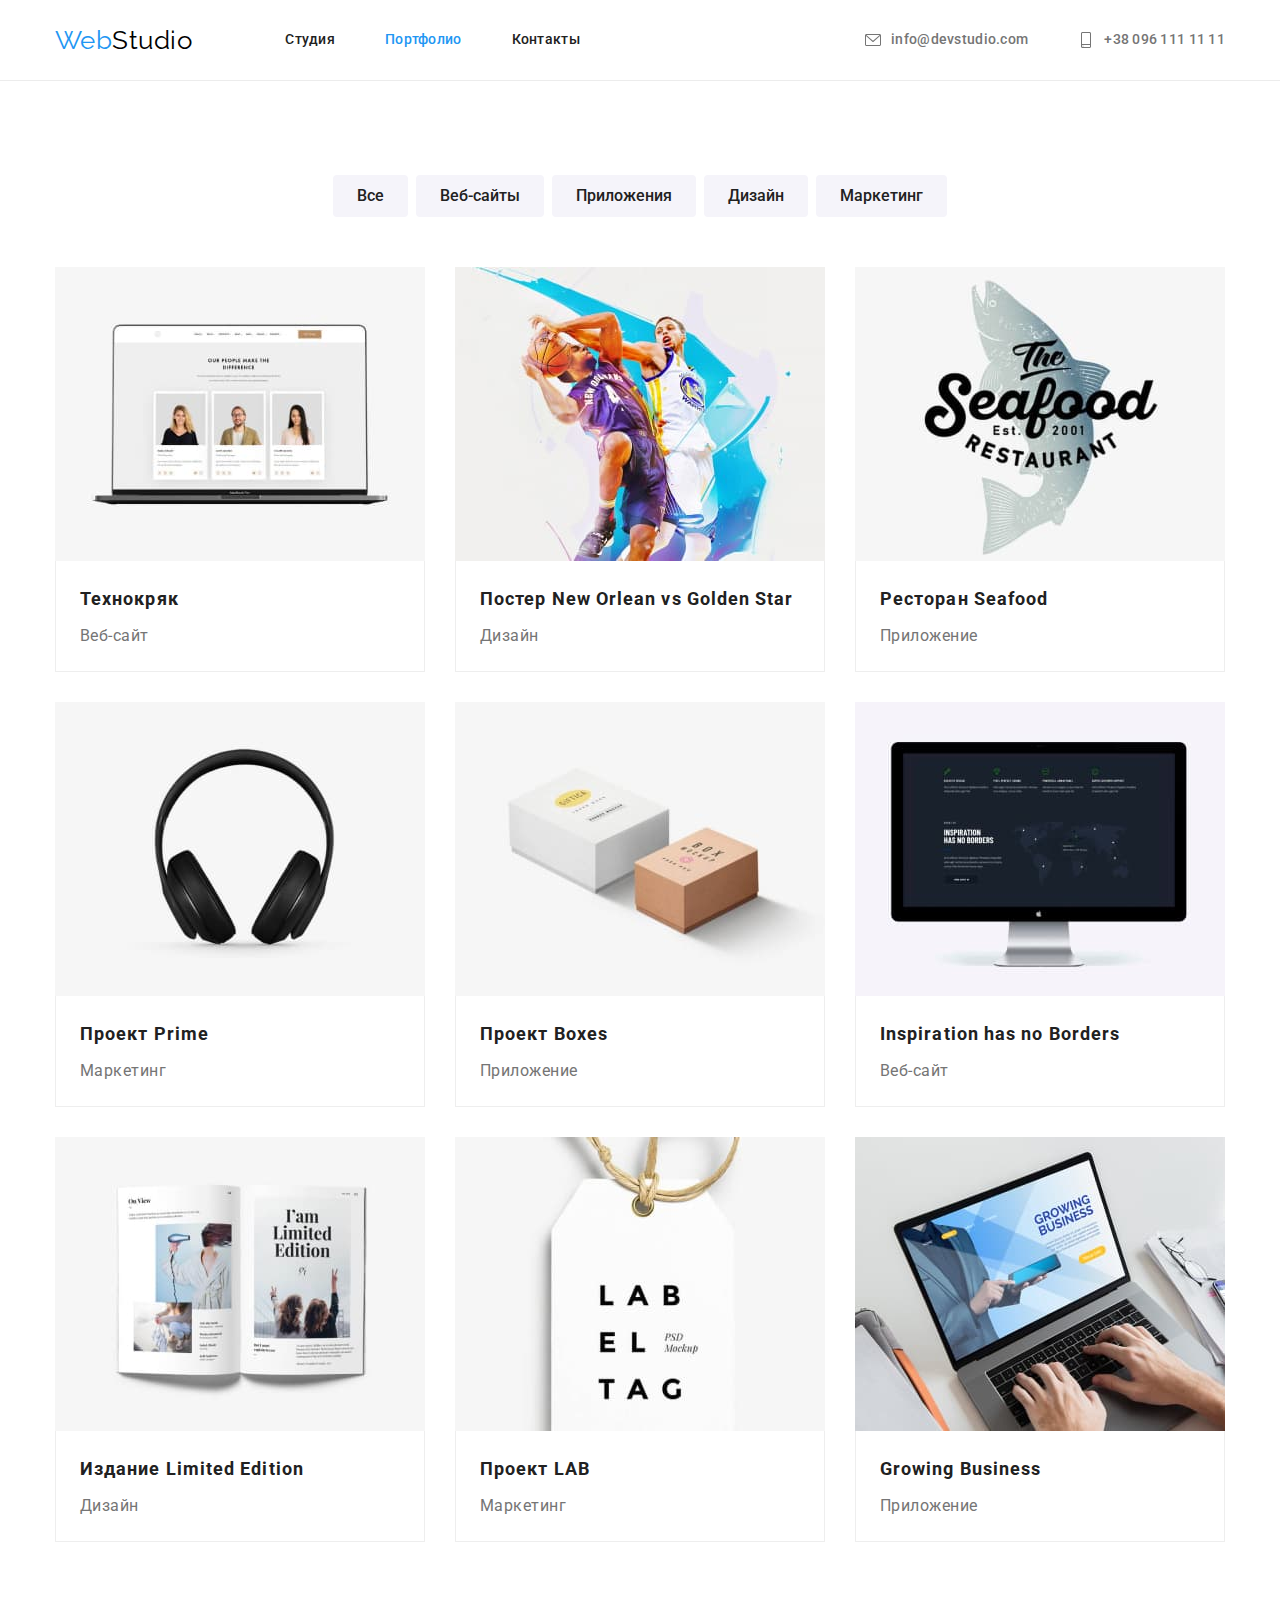
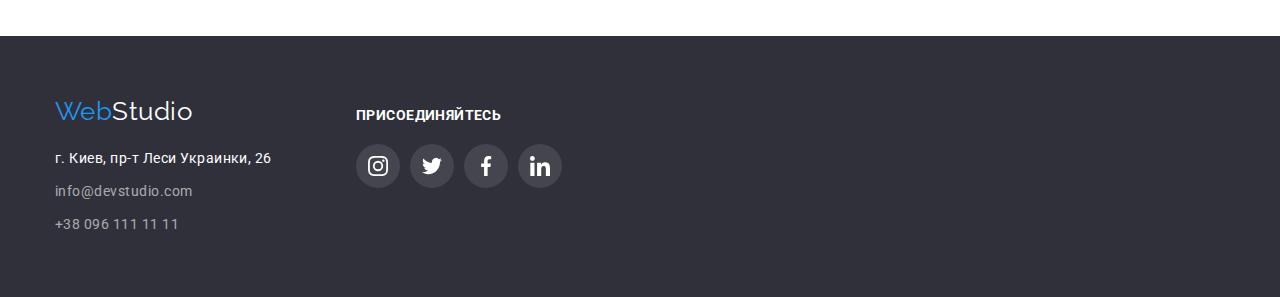
==== portfolio.html @ 664a413b "копия дз 4" ====
<!DOCTYPE html>
<html lang="ru">

<head>
    <meta charset="UTF-8">
    <meta http-equiv="X-UA-Compatible" content="IE=edge">
    <meta name="viewport" content="width=device-width, initial-scale=1.0">
    <title lang="en">Portfolio</title>
    <link
        href="https://fonts.googleapis.com/css2?family=Raleway:wght@700&family=Roboto:wght@400;500;700;900&display=swap"
        rel="stylesheet">
    <link rel="stylesheet"
        href="https://cdnjs.cloudflare.com/ajax/libs/modern-normalize/1.1.0/modern-normalize.min.css">
    <link rel="stylesheet" href="./css/styles.css">
</head>

<body>
    <!--Шапка сайта-->
    <header class="page-header">
        <div class="container main-nav">
            <nav class="main-nav">
                <a lang="en" href="./index.html" class="logo link">Web<span class="logo-black">Studio</span></a>
                <ul class="site-nav lists">
                    <li class="item"><a href="./index.html" class="link">Студия</a></li>
                    <li class="item"><a href="./portfolio.html" class="link current">Портфолио</a></li>
                    <li class="item"><a href="" class="link">Контакты</a></li>
                </ul>
            </nav>
            <ul class="auth-nav lists">
                <li class="item"><a href="mailto:info@devstudio.com" lang="en" class="link"><svg class="nav-icon"
                            width="16px" height="16px">
                            <use href="./images/icons.svg#icon-mail"></use>
                        </svg>info@devstudio.com</a></li>
                <li class="item"><a href="tel:+380961111111" class="link"><svg class="nav-icon" width="16px"
                            height="16px">
                            <use href="./images/icons.svg#icon-smartphone"></use>
                        </svg>+38 096 111 11 11</a></li>
            </ul>
        </div>
    </header>
    <!--Основная страница-->
    <main>
        <section class="section-portfolio">
            <div class="container">
                <!--Тег h1 скрыт стилями-->
                <h1 class="hide-title">Портфолио</h1>
                <!--Тег h2 будет скрыт стилями-->
                <h2 class="hide-title">Наши проэкты</h2>
                <!--Навигация-->
                <ul class="buttons-list lists">
                    <li class="item"><button type="button" class="buttons">Все</button></li>
                    <li class="item"><button type="button" class="buttons">Веб-сайты</button></li>
                    <li class="item"><button type="button" class="buttons">Приложения</button></li>
                    <li class="item"><button type="button" class="buttons">Дизайн</button></li>
                    <li class="item"><button type="button" class="buttons">Маркетинг</button></li>
                </ul>
                <!--Карточки-->
                <ul class="cards lists">
                    <li class="item">
                        <img src="./images/laptop1.jpg" alt="веб-сайт на ноутбуке" width="370" height="294">
                        <div class="cards-text-box">
                            <h3 class="cards-tittle">Технокряк</h3>
                            <p class="cards-text">Веб-сайт</p>
                        </div>
                    </li>
                    <li class="item">
                        <img src="./images/bascketball2.jpg" alt="постер о баскеболе" width="370" height="294">
                        <div class="cards-text-box">
                            <h3 class="cards-tittle">Постер New Orlean vs Golden Star</h3>
                            <p class="cards-text">Дизайн</p>
                        </div>
                    </li>
                    <li class="item">
                        <img src="./images/seafood3.jpg" alt="реклама морсокого ресторана с рыбой на заднем фоне"
                            width="370" height="294">
                        <div class="cards-text-box">
                            <h3 class="cards-tittle">Ресторан Seafood</h3>
                            <p class="cards-text">Приложение</p>
                        </div>
                    </li>
                    <li class="item">
                        <img src="./images/headphones4.jpg" alt="студийные наушники" width="370" height="294">
                        <div class="cards-text-box">
                            <h3 class="cards-tittle">Проект Prime</h3>
                            <p class="cards-text">Маркетинг</p>
                        </div>
                    </li>
                    <li class="item">
                        <img src="./images/boxes5.jpg" alt="две коробки" width="370" height="294">
                        <div class="cards-text-box">
                            <h3 class="cards-tittle">Проект Boxes</h3>
                            <p class="cards-text">Приложение</p>
                        </div>
                    </li>
                    <li class="item">
                        <img src="./images/laptop6.jpg" alt="монитор и открый веб-сайт" width="370" height="294">
                        <div class="cards-text-box">
                            <h3 lang="en" class="cards-tittle">Inspiration has no Borders</h3>
                            <p class="cards-text">Веб-сайт</p>
                        </div>
                    </li>
                    <li class="item">
                        <img src="./images/edition7.jpg" alt="раскрытая книга" width="370" height="294">
                        <div class="cards-text-box">
                            <h3 class="cards-tittle">Издание Limited Edition</h3>
                            <p class="cards-text">Дизайн</p>
                        </div>
                    </li>
                    <li class="item">
                        <img src="./images/labb8.jpg" alt="бирка на веревке с надписью" width="370" height="294">
                        <div class="cards-text-box">
                            <h3 class="cards-tittle">Проект LAB</h3>
                            <p class="cards-text">Маркетинг</p>
                        </div>
                    </li>
                    <li class="item">
                        <img src="./images/business9.jpg" alt="мужчина набирает текст на ноутбуке" width="370"
                            height="294">
                        <div class="cards-text-box">
                            <h3 lang="en" class="cards-tittle">Growing Business</h3>
                            <p class="cards-text">Приложение</p>
                        </div>
                    </li>
                </ul>
            </div>

        </section>
    </main>
    <!--Подвал-->
    <footer class="footer">
        <div class="container">
            <div class="container-address">
                <a lang="en" href="./index.html" class="logo-footer link">Web<span class="logo-white">Studio</span></a>
                <address class="address">
                    <p class="text">г. Киев, пр-т Леси Украинки, 26</p>
                    <ul class="address-list lists">
                        <li class="item"><a href="mailto:info@devstudio.com" lang="en"
                                class="link">info@devstudio.com</a>
                        </li>
                        <li class="item"><a href="tel:+380961111111" class="link">+38 096 111 11 11</a></li>
                    </ul>
                </address>
            </div>
            <div class="container-social">
                <p class="footer-social-text">присоединяйтесь</p>
                <ul class="footer-social-list lists">
                    <li class="footer-social-item"><a href="/" class="footer-social-link"><svg
                                class="footer-social-icon" width="20px" height="20px">
                                <use href="./images/icons.svg#icon-footer_instagram"></use>
                            </svg></a></li>
                    <li class="footer-social-item"><a href="/" class="footer-social-link"><svg
                                class="footer-social-icon" width="20px" height="20px">
                                <use href="./images/icons.svg#icon-footer_twitter"></use>
                            </svg></a></li>
                    <li class="footer-social-item"><a href="/" class="footer-social-link"><svg
                                class="footer-social-icon" width="20px" height="20px">
                                <use href="./images/icons.svg#icon-footer_facebook"></use>
                            </svg></a></li>
                    <li class="footer-social-item"><a href="/" class="footer-social-link"><svg
                                class="footer-social-icon" width="20px" height="20px">
                                <use href="./images/icons.svg#icon-footer_linkedin"></use>
                            </svg></a></li>
                </ul>
            </div>
        </div>
    </footer>
</body>

</html>
---- css/styles.css ----
:root {
  --primary-text-color: #757575;
  --title-text-color: #212121;
  --accent-color: #2196f3;
  --white-color: #ffffff;
  --black-color: #000000;
  --bg-color: #ffffff;
  --hero-bg-color: #2f303a;
  --section-color: #f5f4fa;
  --address-link-color: rgba(255, 255, 255, 0.6);
}

body {
  font-family: 'Roboto', sans-serif;
  letter-spacing: 0.03em;
  background-color: var(--bg-color);
  color: var(--primary-text-color);
}

.lists {
  list-style: none;
}
.link {
  text-decoration: none;
}
.hide-title {
  position: absolute;
  width: 1px;
  height: 1px;
  margin: -1px;
  border: 0;
  padding: 0;
  white-space: nowrap;
  clip-path: inset(100%);
  clip: rect(0 0 0 0);
  overflow: hidden;
  opacity: 0;
}
/* container */
.container {
  margin-left: auto;
  margin-right: auto;
  padding: 0 15px;
  width: 1200px;
}
/* section */
.section {
  padding-top: 94px;
}
/* Допустимы сброс стилей по ТЗ */
h1,
h2,
h3,
h4,
h5,
h6,
p {
  margin: 0;
}

ul {
  padding: 0;
  margin: 0;
}
img {
  display: block;
  max-width: 100%;
}
/* header */
.page-header {
  border-bottom: 1px solid #ececec;
}

.main-nav {
  display: flex;
  align-items: center;
}

/* logo */
.logo {
  display: block;
  margin-right: 93px;

  font-family: Raleway, sans-serif;
  font-size: 26px;
  line-height: 1.19;
  color: var(--accent-color);
}
.logo-black {
  color: var(--black-color);
}
/* site nav */
.site-nav {
  display: flex;
}
.site-nav .item + .item,
.auth-nav .item + .item {
  margin-left: 50px;
}
.site-nav .link {
  display: block;
  padding-top: 32px;
  padding-bottom: 32px;

  font-weight: 500;
  font-size: 14px;
  line-height: 1.14;
  letter-spacing: 0.02em;
  color: var(--title-text-color);
}
.site-nav .link:hover,
.site-nav .link:focus,
.auth-nav .link:hover,
.auth-nav .link:focus {
  color: var(--accent-color);
}
.site-nav .link.current {
  color: var(--accent-color);
}
/* auth nav */
.auth-nav {
  display: flex;
  margin-left: auto;
}
.auth-nav > .item > .link {
  display: flex;
}
.nav-icon {
  fill: currentColor;
  margin-right: 10px;
}

.auth-nav .link {
  display: block;
  padding-top: 32px;
  padding-bottom: 32px;

  font-weight: 500;
  font-size: 14px;
  line-height: 1.14;
  letter-spacing: 0.02em;
  color: var(--primary-text-color);
}

/* Стили для index.html*/
/* hero */
.hero-overlay {
  padding-top: 200px;
  padding-bottom: 200px;
  margin-left: auto;
  margin-right: auto;
  text-align: center;
  max-width: 1600px;

  background-color: var(--hero-bg-color);
  background-image: linear-gradient(to right, rgba(47, 48, 58, 0.4), rgba(47, 48, 58, 0.4)),
    url('../images/hero.jpg');
  background-position: center;
  background-size: cover;
}

.hero-title {
  margin: 0 auto;
  width: 696px;
  margin-bottom: 30px;

  font-weight: 900;
  font-size: 44px;
  line-height: 1.36;
  letter-spacing: 0.06em;
  text-transform: uppercase;
  color: var(--white-color);
}
.btn {
  padding: 10px 32px;
  min-width: 200px;
  border-radius: 4px;
  border-color: transparent;

  font-family: inherit;
  font-weight: 700;
  font-size: 16px;
  line-height: 1.88;
  letter-spacing: 0.06em;
  background-color: var(--accent-color);
  color: var(--white-color);
  cursor: pointer;
  box-shadow: 0px 4px 4px rgba(0, 0, 0, 0.15);
}
.btn:hover,
.btn:focus {
  background-color: #188ce8;
}
/* features */
.features-list {
  display: flex;
}
.features-icon {
  display: flex;
  justify-content: center;
  align-items: center;
  margin-bottom: 30px;
  width: 270px;
  height: 120px;

  background-color: var(--section-color);
  border-radius: 4px;
}
.features-list .item {
  width: 270px;
  margin-right: 30px;
}
.features-list .item:last-child {
  margin-right: 0;
}
.features-title {
  margin-bottom: 10px;

  font-weight: 700;
  font-size: 14px;
  line-height: 1.14;
  text-transform: uppercase;
  color: var(--title-text-color);
}
.features-text {
  font-size: 14px;
  line-height: 1.71;
}
/* about & team */
.section.about {
  padding-bottom: 94px;
}
.about-list {
  display: flex;
  justify-content: space-between;
}
.about-title,
.team-title {
  margin-bottom: 50px;

  font-weight: 700;
  font-size: 36px;
  line-height: 1.17;
  text-align: center;
  color: var(--title-text-color);
}
.section-team {
  padding-top: 94px;
  padding-bottom: 94px;
  background-color: var(--section-color);
}

.team-list {
  display: flex;
  justify-content: space-between;
}
.team-list > .item {
  text-align: center;
  background-color: var(--bg-color);

  box-shadow: 0px 1px 3px rgba(0, 0, 0, 0.12), 0px 1px 1px rgba(0, 0, 0, 0.14),
    0px 2px 1px rgba(0, 0, 0, 0.2);
  border-radius: 0px 0px 4px 4px;
}
.team-list-text {
  padding-top: 30px;
  padding-bottom: 30px;
}
.team-list .title {
  padding-bottom: 10px;

  font-weight: 500;
  font-size: 16px;
  line-height: 1.19;
  color: var(--title-text-color);
}
.team-list .text {
  font-size: 16px;
  line-height: 1.19;
}
/* social list */
.social-list {
  display: flex;
  margin-top: 16px;
  justify-content: center;
}
.social-list-item {
  width: 44px;
  height: 44px;
}

.social-list-item + .social-list-item {
  margin-left: 10px;
}
.social-link {
  width: 100%;
  height: 100%;
  background-color: var(--white-color);
  display: flex;
  align-items: center;
  justify-content: center;
  border-radius: 50%;
}
.social-icon {
  fill: #afb1b8;
}
.social-link:hover,
.social-link:focus {
  background-color: var(--accent-color);
}
.social-link:hover .social-icon,
.social-link:focus .social-icon {
  fill: var(--white-color);
}
/* clients */
.section-clients {
  padding: 94px 0;
}
.clients-title {
  margin-bottom: 50px;

  font-weight: 700;
  font-size: 36px;
  line-height: 1.17;
  text-align: center;
  letter-spacing: 0.03em;
  color: var(--title-text-color);
}
.clients-list {
  display: flex;
  justify-content: center;
}
.clients-item {
  width: 170px;
  height: 92px;
}
.clients-item + .clients-item {
  margin-left: 30px;
}
.clients-link {
  width: 100%;
  height: 100%;
  display: flex;
  justify-content: center;
  align-items: center;

  border: 1px solid #afb1b8;
  border-radius: 4px;
}
.clients-icon {
  fill: #afb1b8;
}
.clients-link:hover,
.clients-link:focus {
  border: 1px solid var(--accent-color);
}
.clients-link:hover .clients-icon,
.clients-link:focus .clients-icon {
  fill: var(--accent-color);
}

/* footer */
.footer {
  padding-top: 60px;
  padding-bottom: 60px;

  background-color: var(--hero-bg-color);
}
.logo-footer {
  display: block;
  width: 145px;

  font-family: Raleway, sans-serif;
  font-size: 26px;
  line-height: 1.19;
  color: var(--accent-color);
}
.logo-white {
  color: var(--white-color);
}
.address {
  display: block;
  width: 231px;
  margin-top: 20px;
}
.address .text {
  font-size: 14px;
  line-height: 1.71;
  font-style: normal;
  color: var(--white-color);
}
.address-list .link {
  font-style: normal;
  font-size: 14px;
  line-height: 1.71;
  color: var(--address-link-color);
}
.address-list > .item {
  padding-top: 9px;
}
/* footer-social */
.footer .container {
  display: flex;
  align-items: baseline;
}
.container-address {
  width: 231px;
}
.container-social {
  width: 206px;
  margin-left: 70px;
  align-items: flex-start;
}
.footer-social-text {
  display: block;
  margin-bottom: 20px;

  font-weight: 700;
  font-size: 14px;
  line-height: 1.14;
  letter-spacing: 0.03em;
  text-transform: uppercase;
  color: var(--white-color);
}
.footer-social-list {
  display: flex;
  justify-content: center;
}
.footer-social-item {
  width: 44px;
  height: 44px;
}
.footer-social-item + .footer-social-item {
  margin-left: 10px;
}
.footer-social-link {
  width: 100%;
  height: 100%;
  display: flex;
  justify-content: center;
  align-items: center;

  background-color: rgba(255, 255, 255, 0.1);
  border-radius: 50%;
}
.footer-social-icon {
  fill: var(--white-color);
}
.footer-social-link:hover,
.footer-social-link:focus {
  background-color: var(--accent-color);
}

/* Стили для portfolio.html */
/* buttons */
.section-portfolio {
  padding-top: 94px;
  padding-bottom: 94px;
}
.buttons-list {
  display: flex;
  justify-content: center;
  margin-bottom: 50px;
}
.buttons-list > .item {
  margin-left: 8px;
}
.buttons-list > .item:first-child {
  margin-left: 0;
}
.buttons {
  padding: 6px 22px;
  border-radius: 4px;
  border-color: transparent;

  font-family: Roboto, sans-serif;
  font-weight: 500;
  font-size: 16px;
  line-height: 1.62;
  background-color: var(--section-color);
  color: var(--title-text-color);
}
.buttons:hover,
.buttons:focus {
  background-color: var(--accent-color);
  color: var(--white-color);
  box-shadow: 0px 3px 1px rgba(0, 0, 0, 0.1), 0px 1px 2px rgba(0, 0, 0, 0.08),
    0px 2px 2px rgba(0, 0, 0, 0.12);
  cursor: pointer;
}
/* cards */
.cards {
  display: flex;
  flex-wrap: wrap;
  margin-left: -30px;
  margin-bottom: -30px;
}
.cards > .item {
  max-width: 370px;
  margin-left: 30px;
  margin-bottom: 30px;
}
.cards > .item:hover {
  box-shadow: 0px 1px 1px rgba(0, 0, 0, 0.12), 0px 4px 4px rgba(0, 0, 0, 0.06),
    1px 4px 6px rgba(0, 0, 0, 0.16);
  cursor: pointer;
}
.cards-text-box {
  padding: 20px 24px;
  border: 1px solid #eeeeee;
  border-top: none;
}

.cards-tittle {
  margin-bottom: 4px;

  font-weight: 700;
  font-size: 18px;
  line-height: 2;
  letter-spacing: 0.06em;
  color: var(--title-text-color);
}
.cards-text {
  font-size: 16px;
  line-height: 1.88;
}
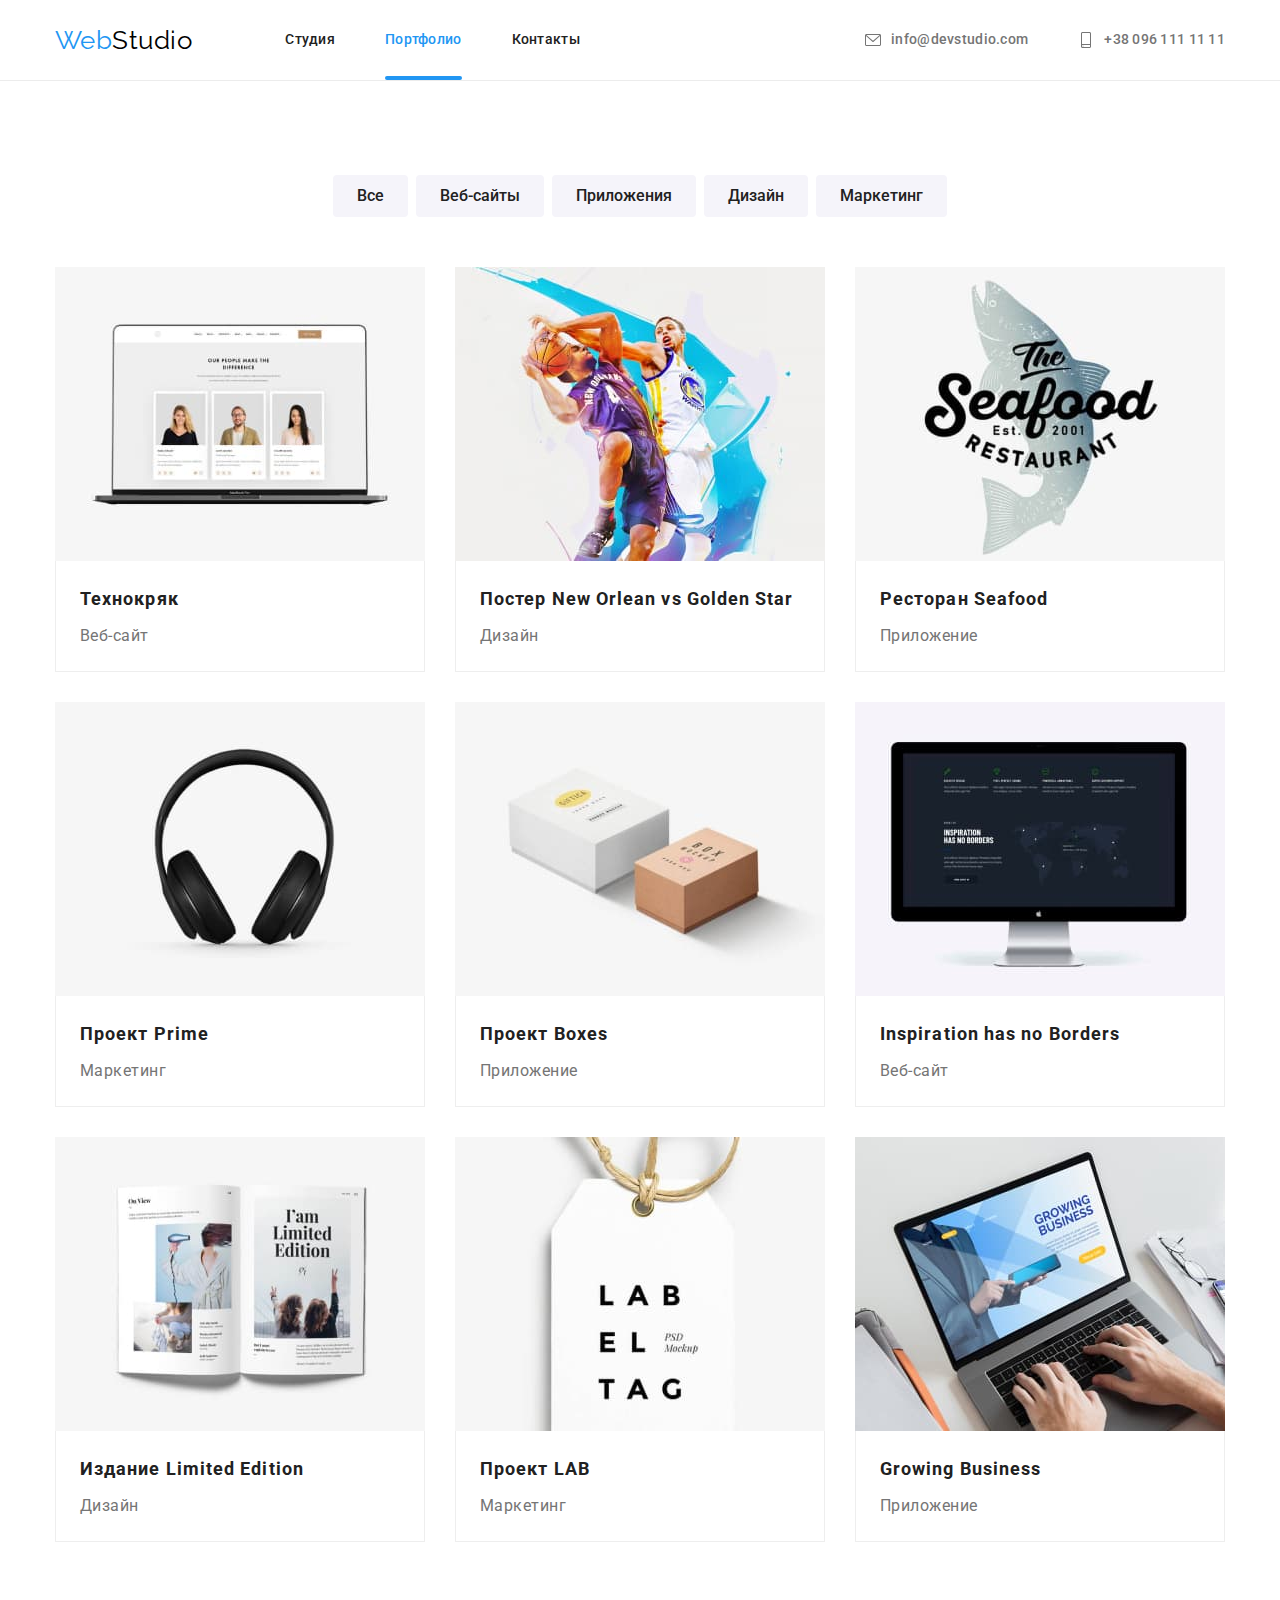
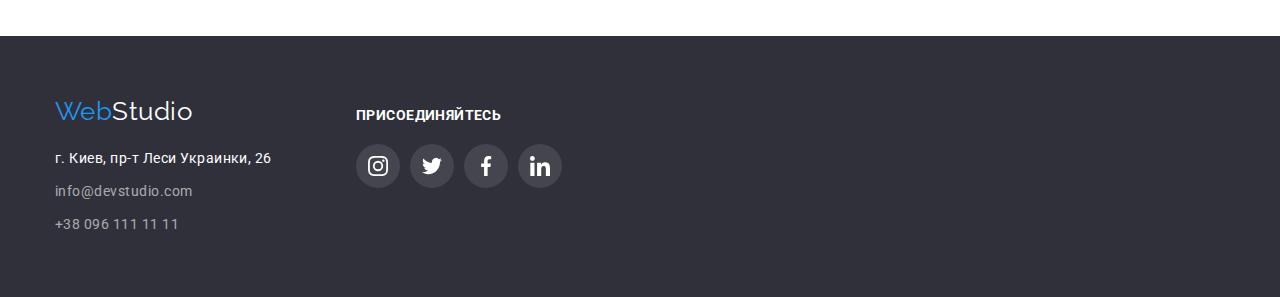
==== commit 799e879b: "сделал оверлэй в портфолио" ====
--- a/portfolio.html
+++ b/portfolio.html
@@ -57,65 +57,110 @@
                 <!--Карточки-->
                 <ul class="cards lists">
                     <li class="item">
-                        <img src="./images/laptop1.jpg" alt="веб-сайт на ноутбуке" width="370" height="294">
+                        <div class="cards-image">
+                            <img src="./images/laptop1.jpg" alt="веб-сайт на ноутбуке" width="370" height="294">
+                            <p class="cards-overlay">Ресурс предлагает комплексные предложения с разным уровнем
+                                функционала и сервисов. Все это позволит посетителю получить
+                                исчерпывающие сведения о компании или частном лице.</p>
+                        </div>
                         <div class="cards-text-box">
                             <h3 class="cards-tittle">Технокряк</h3>
                             <p class="cards-text">Веб-сайт</p>
                         </div>
                     </li>
                     <li class="item">
-                        <img src="./images/bascketball2.jpg" alt="постер о баскеболе" width="370" height="294">
+                        <div class="cards-image">
+                            <img src="./images/bascketball2.jpg" alt="постер о баскеболе" width="370" height="294">
+                            <p class="cards-overlay">Ресурс предлагает комплексные предложения с разным уровнем
+                                функционала и сервисов. Все это позволит посетителю получить
+                                исчерпывающие сведения о компании или частном лице.</p>
+                        </div>
                         <div class="cards-text-box">
                             <h3 class="cards-tittle">Постер New Orlean vs Golden Star</h3>
                             <p class="cards-text">Дизайн</p>
                         </div>
                     </li>
                     <li class="item">
-                        <img src="./images/seafood3.jpg" alt="реклама морсокого ресторана с рыбой на заднем фоне"
-                            width="370" height="294">
+                        <div class="cards-image">
+                            <img src="./images/seafood3.jpg" alt="реклама морсокого ресторана с рыбой на заднем фоне"
+                                width="370" height="294">
+                            <p class="cards-overlay">Ресурс предлагает комплексные предложения с разным уровнем
+                                функционала и сервисов. Все это позволит посетителю получить
+                                исчерпывающие сведения о компании или частном лице.</p>
+                        </div>
                         <div class="cards-text-box">
                             <h3 class="cards-tittle">Ресторан Seafood</h3>
                             <p class="cards-text">Приложение</p>
                         </div>
                     </li>
                     <li class="item">
-                        <img src="./images/headphones4.jpg" alt="студийные наушники" width="370" height="294">
+                        <div class="cards-image">
+                            <img src="./images/headphones4.jpg" alt="студийные наушники" width="370" height="294">
+                            <p class="cards-overlay">Ресурс предлагает комплексные предложения с разным уровнем
+                                функционала и сервисов. Все это позволит посетителю получить
+                                исчерпывающие сведения о компании или частном лице.</p>
+                        </div>
                         <div class="cards-text-box">
                             <h3 class="cards-tittle">Проект Prime</h3>
                             <p class="cards-text">Маркетинг</p>
                         </div>
                     </li>
                     <li class="item">
-                        <img src="./images/boxes5.jpg" alt="две коробки" width="370" height="294">
+                        <div class="cards-image">
+                            <img src="./images/boxes5.jpg" alt="две коробки" width="370" height="294">
+                            <p class="cards-overlay">Ресурс предлагает комплексные предложения с разным уровнем
+                                функционала и сервисов. Все это позволит посетителю получить
+                                исчерпывающие сведения о компании или частном лице.</p>
+                        </div>
                         <div class="cards-text-box">
                             <h3 class="cards-tittle">Проект Boxes</h3>
                             <p class="cards-text">Приложение</p>
                         </div>
                     </li>
                     <li class="item">
-                        <img src="./images/laptop6.jpg" alt="монитор и открый веб-сайт" width="370" height="294">
+                        <div class="cards-image">
+                            <img src="./images/laptop6.jpg" alt="монитор и открый веб-сайт" width="370" height="294">
+                            <p class="cards-overlay">Ресурс предлагает комплексные предложения с разным уровнем
+                                функционала и сервисов. Все это позволит посетителю получить
+                                исчерпывающие сведения о компании или частном лице.</p>
+                        </div>
                         <div class="cards-text-box">
                             <h3 lang="en" class="cards-tittle">Inspiration has no Borders</h3>
                             <p class="cards-text">Веб-сайт</p>
                         </div>
                     </li>
                     <li class="item">
-                        <img src="./images/edition7.jpg" alt="раскрытая книга" width="370" height="294">
+                        <div class="cards-image">
+                            <img src="./images/edition7.jpg" alt="раскрытая книга" width="370" height="294">
+                            <p class="cards-overlay">Ресурс предлагает комплексные предложения с разным уровнем
+                                функционала и сервисов. Все это позволит посетителю получить
+                                исчерпывающие сведения о компании или частном лице.</p>
+                        </div>
                         <div class="cards-text-box">
                             <h3 class="cards-tittle">Издание Limited Edition</h3>
                             <p class="cards-text">Дизайн</p>
                         </div>
                     </li>
                     <li class="item">
-                        <img src="./images/labb8.jpg" alt="бирка на веревке с надписью" width="370" height="294">
+                        <div class="cards-image">
+                            <img src="./images/labb8.jpg" alt="бирка на веревке с надписью" width="370" height="294">
+                            <p class="cards-overlay">Ресурс предлагает комплексные предложения с разным уровнем
+                                функционала и сервисов. Все это позволит посетителю получить
+                                исчерпывающие сведения о компании или частном лице.</p>
+                        </div>
                         <div class="cards-text-box">
                             <h3 class="cards-tittle">Проект LAB</h3>
                             <p class="cards-text">Маркетинг</p>
                         </div>
                     </li>
                     <li class="item">
-                        <img src="./images/business9.jpg" alt="мужчина набирает текст на ноутбуке" width="370"
-                            height="294">
+                        <div class="cards-image">
+                            <img src="./images/business9.jpg" alt="мужчина набирает текст на ноутбуке" width="370"
+                                height="294">
+                            <p class="cards-overlay">Ресурс предлагает комплексные предложения с разным уровнем
+                                функционала и сервисов. Все это позволит посетителю получить
+                                исчерпывающие сведения о компании или частном лице.</p>
+                        </div>
                         <div class="cards-text-box">
                             <h3 lang="en" class="cards-tittle">Growing Business</h3>
                             <p class="cards-text">Приложение</p>
--- a/css/styles.css
+++ b/css/styles.css
@@ -115,7 +115,19 @@
   color: var(--accent-color);
 }
 .site-nav .link.current {
+  position: relative;
   color: var(--accent-color);
+}
+.link.current::after {
+  display: block;
+  content: '';
+  position: absolute;
+  bottom: 0;
+  width: 100%;
+  height: 4px;
+
+  background-color: var(--accent-color);
+  border-radius: 2px;
 }
 /* auth nav */
 .auth-nav {
@@ -244,6 +256,27 @@
   text-align: center;
   color: var(--title-text-color);
 }
+/* about-overlay */
+.about-list-item {
+  position: relative;
+}
+.about-list-overlay {
+  position: absolute;
+  bottom: 0;
+  width: 100%;
+  height: 70px;
+  display: flex;
+  justify-content: center;
+  align-items: center;
+
+  font-weight: 700;
+  font-size: 14px;
+  line-height: 1.14;
+  text-transform: uppercase;
+  color: var(--white-color);
+  background-color: rgba(47, 48, 58, 0.8);
+}
+/* ------ */
 .section-team {
   padding-top: 94px;
   padding-bottom: 94px;
@@ -524,3 +557,23 @@
   font-size: 16px;
   line-height: 1.88;
 }
+/* cards-overlay */
+.cards-image {
+  position: relative;
+}
+.cards-overlay {
+  position: absolute;
+  top: 0;
+  width: 100%;
+  height: 100%;
+  padding: 63px 24px;
+
+  font-size: 18px;
+  line-height: 1.56;
+  color: var(--white-color);
+  background-color: rgba(33, 150, 243, 0.9);
+  opacity: 0;
+}
+.cards > .item:hover .cards-overlay {
+  opacity: 1;
+}